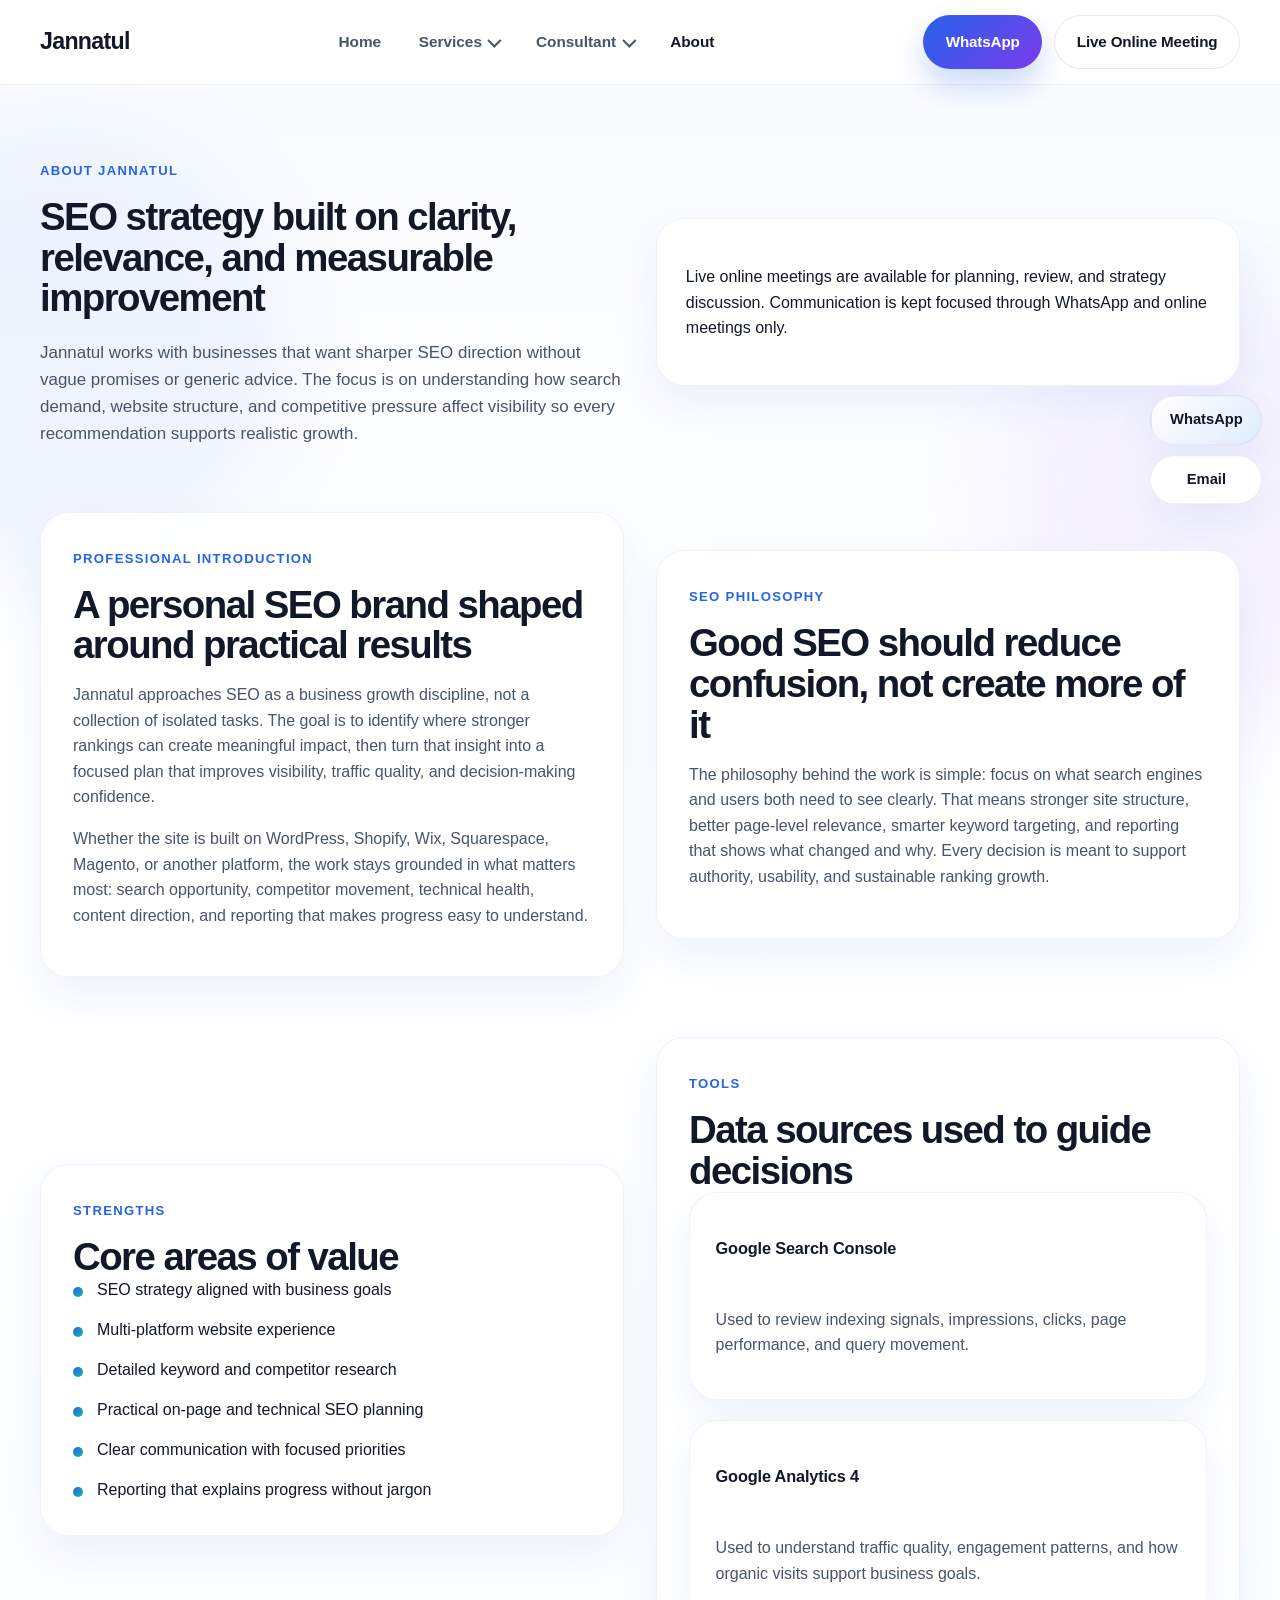
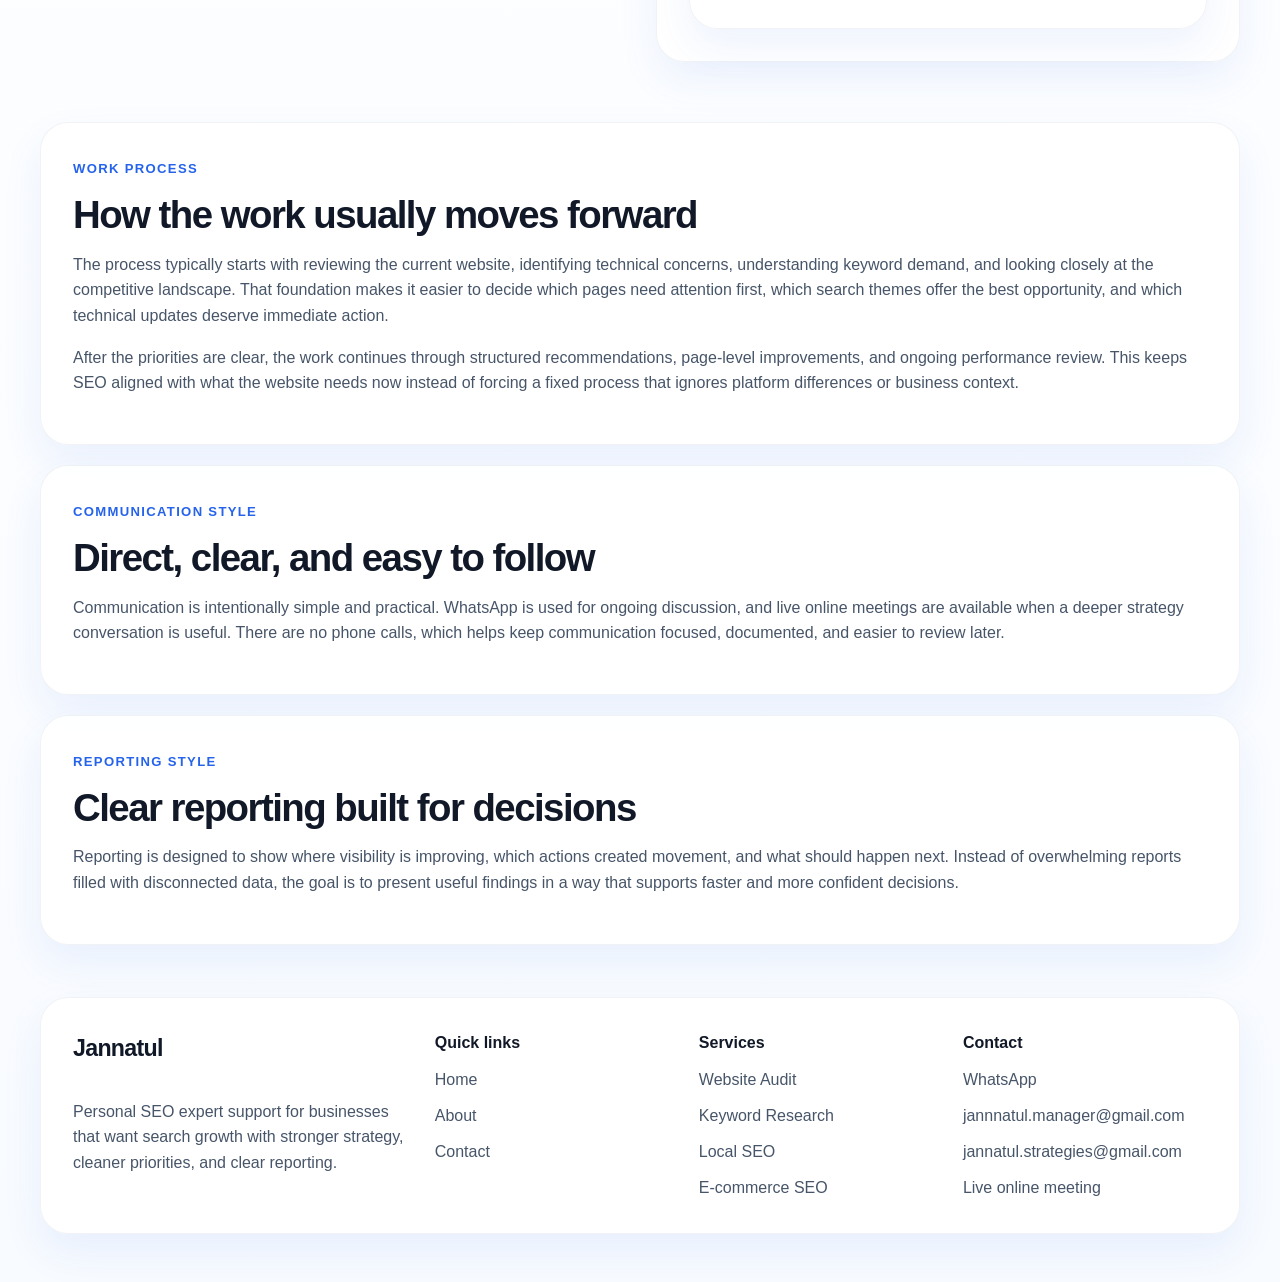
==== about.html @ a8328265 "Create about.html" ====
<!DOCTYPE html>
<html lang="en">
<head>
  <meta charset="UTF-8">
  <meta name="viewport" content="width=device-width, initial-scale=1.0">
  <title>About Jannatul | SEO Strategy, Reporting, and Search Growth</title>
  <meta name="description" content="Learn about Jannatul's SEO philosophy, strengths, tools, work process, communication style, and reporting approach.">
  <link rel="preconnect" href="https://fonts.googleapis.com">
  <link rel="preconnect" href="https://fonts.gstatic.com" crossorigin>
  <link rel="stylesheet" href="styles.css">
  <script type="module" src="script.js" defer></script>
</head>
<body class="site-shell interior-page-shell">
  <div class="page-aura page-aura-left"></div>
  <div class="page-aura page-aura-right"></div>

  <header class="site-header">
    <div class="container header-row">
      <a class="brand-mark" href="index.html" aria-label="Jannatul home">Jannatul</a>

      <button class="menu-toggle" type="button" aria-expanded="false" aria-controls="site-navigation">
        <span class="menu-toggle-line"></span>
        <span class="menu-toggle-line"></span>
        <span class="menu-toggle-line"></span>
        <span class="menu-toggle-label">Menu</span>
      </button>

      <nav class="site-navigation" id="site-navigation" aria-label="Primary navigation">
        <ul class="navigation-list">
          <li class="navigation-item"><a class="navigation-link" href="index.html">Home</a></li>
          <li class="navigation-item has-dropdown" data-dropdown>
            <button class="navigation-link dropdown-trigger" type="button" aria-expanded="false">Services</button>
            <div class="dropdown-panel dropdown-panel-services">
              <a class="dropdown-entry" href="contact.html?service=WordPress%20SEO"><span class="dropdown-entry-title">WordPress SEO</span><span class="dropdown-entry-copy">Improve technical structure and content visibility for WordPress sites.</span></a>
              <a class="dropdown-entry" href="contact.html?service=Shopify%20SEO"><span class="dropdown-entry-title">Shopify SEO</span><span class="dropdown-entry-copy">Strengthen category, product, and collection rankings for store growth.</span></a>
              <a class="dropdown-entry" href="contact.html?service=Squarespace%20SEO"><span class="dropdown-entry-title">Squarespace SEO</span><span class="dropdown-entry-copy">Refine page structure and content signals for cleaner search performance.</span></a>
              <a class="dropdown-entry" href="contact.html?service=Magento%20SEO"><span class="dropdown-entry-title">Magento SEO</span><span class="dropdown-entry-copy">Support large e-commerce catalogs with scalable optimization priorities.</span></a>
              <a class="dropdown-entry" href="contact.html?service=Wix%20SEO"><span class="dropdown-entry-title">Wix SEO</span><span class="dropdown-entry-copy">Align Wix site structure and content with search-driven growth goals.</span></a>
              <a class="dropdown-entry" href="contact.html?service=YouTube%20SEO"><span class="dropdown-entry-title">YouTube SEO</span><span class="dropdown-entry-copy">Improve video discovery with stronger targeting and metadata planning.</span></a>
              <a class="dropdown-entry" href="contact.html?service=Local%20SEO"><span class="dropdown-entry-title">Local SEO</span><span class="dropdown-entry-copy">Increase map visibility and local search reach for nearby customers.</span></a>
              <a class="dropdown-entry" href="contact.html?service=Keyword%20Research"><span class="dropdown-entry-title">Keyword Research</span><span class="dropdown-entry-copy">Find realistic search opportunities that match intent and business value.</span></a>
              <a class="dropdown-entry" href="contact.html?service=Website%20Audit"><span class="dropdown-entry-title">Website Audit</span><span class="dropdown-entry-copy">Spot the ranking blockers that are holding your site back today.</span></a>
              <a class="dropdown-entry" href="contact.html?service=Competitor%20Analysis"><span class="dropdown-entry-title">Competitor Analysis</span><span class="dropdown-entry-copy">See where competing websites win traffic and how to close the gap.</span></a>
              <a class="dropdown-entry" href="contact.html?service=On-Page%20SEO"><span class="dropdown-entry-title">On-Page SEO</span><span class="dropdown-entry-copy">Improve relevance, clarity, and ranking signals across key pages.</span></a>
              <a class="dropdown-entry" href="contact.html?service=Off-Page%20SEO"><span class="dropdown-entry-title">Off-Page SEO</span><span class="dropdown-entry-copy">Strengthen authority signals that support long-term search visibility.</span></a>
              <a class="dropdown-entry" href="contact.html?service=E-commerce%20SEO"><span class="dropdown-entry-title">E-commerce SEO</span><span class="dropdown-entry-copy">Build a search strategy around products, categories, and buying intent.</span></a>
            </div>
          </li>
          <li class="navigation-item has-dropdown" data-dropdown>
            <button class="navigation-link dropdown-trigger" type="button" aria-expanded="false">Consultant</button>
            <div class="dropdown-panel dropdown-panel-consultant">
              <a class="dropdown-entry" href="contact.html?service=WordPress%20SEO%20Consultant"><span class="dropdown-entry-title">WordPress SEO Consultant</span><span class="dropdown-entry-copy">Get platform-specific guidance for stronger rankings and cleaner execution.</span></a>
              <a class="dropdown-entry" href="contact.html?service=Wix%20SEO%20Consultant"><span class="dropdown-entry-title">Wix SEO Consultant</span><span class="dropdown-entry-copy">Translate search priorities into practical Wix updates without confusion.</span></a>
              <a class="dropdown-entry" href="contact.html?service=Shopify%20SEO%20Consultant"><span class="dropdown-entry-title">Shopify SEO Consultant</span><span class="dropdown-entry-copy">Focus store visibility on the pages and queries that drive sales.</span></a>
              <a class="dropdown-entry" href="contact.html?service=E-commerce%20SEO%20Consultant"><span class="dropdown-entry-title">E-commerce SEO Consultant</span><span class="dropdown-entry-copy">Shape a search plan that supports both revenue growth and reporting clarity.</span></a>
            </div>
          </li>
          <li class="navigation-item"><a class="navigation-link is-current" href="about.html">About</a></li>
        </ul>
      </nav>

      <div class="header-actions">
        <a class="button button-primary" href="https://wa.me/8801745912252" target="_blank" rel="noreferrer">WhatsApp</a>
        <a class="button button-secondary" href="contact.html?service=Live%20Online%20Meeting#contact-form">Live Online Meeting</a>
      </div>
    </div>
  </header>

  <main>
    <section class="page-hero">
      <div class="container page-hero-grid">
        <div>
          <span class="section-kicker">About Jannatul</span>
          <h1 class="page-title">SEO strategy built on clarity, relevance, and measurable improvement</h1>
          <p class="page-summary">Jannatul works with businesses that want sharper SEO direction without vague promises or generic advice. The focus is on understanding how search demand, website structure, and competitive pressure affect visibility so every recommendation supports realistic growth.</p>
        </div>
        <div class="page-highlight-panel">
          <p>Live online meetings are available for planning, review, and strategy discussion. Communication is kept focused through WhatsApp and online meetings only.</p>
        </div>
      </div>
    </section>

    <section class="section-block muted-section">
      <div class="container about-layout">
        <article class="about-panel">
          <span class="section-kicker">Professional introduction</span>
          <h2 class="section-title">A personal SEO brand shaped around practical results</h2>
          <p>Jannatul approaches SEO as a business growth discipline, not a collection of isolated tasks. The goal is to identify where stronger rankings can create meaningful impact, then turn that insight into a focused plan that improves visibility, traffic quality, and decision-making confidence.</p>
          <p>Whether the site is built on WordPress, Shopify, Wix, Squarespace, Magento, or another platform, the work stays grounded in what matters most: search opportunity, competitor movement, technical health, content direction, and reporting that makes progress easy to understand.</p>
        </article>

        <article class="about-panel">
          <span class="section-kicker">SEO philosophy</span>
          <h2 class="section-title">Good SEO should reduce confusion, not create more of it</h2>
          <p>The philosophy behind the work is simple: focus on what search engines and users both need to see clearly. That means stronger site structure, better page-level relevance, smarter keyword targeting, and reporting that shows what changed and why. Every decision is meant to support authority, usability, and sustainable ranking growth.</p>
        </article>
      </div>
    </section>

    <section class="section-block">
      <div class="container about-layout">
        <article class="about-panel">
          <span class="section-kicker">Strengths</span>
          <h2 class="section-title">Core areas of value</h2>
          <ul class="strength-list">
            <li>SEO strategy aligned with business goals</li>
            <li>Multi-platform website experience</li>
            <li>Detailed keyword and competitor research</li>
            <li>Practical on-page and technical SEO planning</li>
            <li>Clear communication with focused priorities</li>
            <li>Reporting that explains progress without jargon</li>
          </ul>
        </article>

        <article class="about-panel">
          <span class="section-kicker">Tools</span>
          <h2 class="section-title">Data sources used to guide decisions</h2>
          <div class="tool-card-grid">
            <div class="tool-card">
              <h3 class="tool-card-title">Google Search Console</h3>
              <p>Used to review indexing signals, impressions, clicks, page performance, and query movement.</p>
            </div>
            <div class="tool-card">
              <h3 class="tool-card-title">Google Analytics 4</h3>
              <p>Used to understand traffic quality, engagement patterns, and how organic visits support business goals.</p>
            </div>
          </div>
        </article>
      </div>
    </section>

    <section class="section-block muted-section">
      <div class="container prose-layout">
        <article class="prose-panel">
          <span class="section-kicker">Work process</span>
          <h2 class="section-title">How the work usually moves forward</h2>
          <p>The process typically starts with reviewing the current website, identifying technical concerns, understanding keyword demand, and looking closely at the competitive landscape. That foundation makes it easier to decide which pages need attention first, which search themes offer the best opportunity, and which technical updates deserve immediate action.</p>
          <p>After the priorities are clear, the work continues through structured recommendations, page-level improvements, and ongoing performance review. This keeps SEO aligned with what the website needs now instead of forcing a fixed process that ignores platform differences or business context.</p>
        </article>

        <article class="prose-panel">
          <span class="section-kicker">Communication style</span>
          <h2 class="section-title">Direct, clear, and easy to follow</h2>
          <p>Communication is intentionally simple and practical. WhatsApp is used for ongoing discussion, and live online meetings are available when a deeper strategy conversation is useful. There are no phone calls, which helps keep communication focused, documented, and easier to review later.</p>
        </article>

        <article class="prose-panel">
          <span class="section-kicker">Reporting style</span>
          <h2 class="section-title">Clear reporting built for decisions</h2>
          <p>Reporting is designed to show where visibility is improving, which actions created movement, and what should happen next. Instead of overwhelming reports filled with disconnected data, the goal is to present useful findings in a way that supports faster and more confident decisions.</p>
        </article>
      </div>
    </section>
  </main>

  <footer class="site-footer">
    <div class="container footer-grid">
      <div class="footer-column footer-intro">
        <a class="brand-mark footer-brand" href="index.html">Jannatul</a>
        <p>Personal SEO expert support for businesses that want search growth with stronger strategy, cleaner priorities, and clear reporting.</p>
      </div>
      <div class="footer-column">
        <h3 class="footer-title">Quick links</h3>
        <ul class="footer-list">
          <li><a href="index.html">Home</a></li>
          <li><a href="about.html">About</a></li>
          <li><a href="contact.html">Contact</a></li>
        </ul>
      </div>
      <div class="footer-column">
        <h3 class="footer-title">Services</h3>
        <ul class="footer-list">
          <li><a href="contact.html?service=Website%20Audit">Website Audit</a></li>
          <li><a href="contact.html?service=Keyword%20Research">Keyword Research</a></li>
          <li><a href="contact.html?service=Local%20SEO">Local SEO</a></li>
          <li><a href="contact.html?service=E-commerce%20SEO">E-commerce SEO</a></li>
        </ul>
      </div>
      <div class="footer-column">
        <h3 class="footer-title">Contact</h3>
        <ul class="footer-list">
          <li><a href="https://wa.me/8801745912252" target="_blank" rel="noreferrer">WhatsApp</a></li>
          <li><button class="copy-email-button" type="button" data-copy-email="jannnatul.manager@gmail.com">jannnatul.manager@gmail.com</button></li>
          <li><button class="copy-email-button" type="button" data-copy-email="jannatul.strategies@gmail.com">jannatul.strategies@gmail.com</button></li>
          <li><a href="contact.html?service=Live%20Online%20Meeting#contact-form">Live online meeting</a></li>
        </ul>
      </div>
    </div>
  </footer>

  <div class="floating-contact-bar">
    <a class="floating-contact-link whatsapp-pill" href="https://wa.me/8801745912252" target="_blank" rel="noreferrer">WhatsApp</a>
    <div class="floating-email-group" data-email-dropdown>
      <button class="floating-contact-link email-pill" type="button" aria-expanded="false">Email</button>
      <div class="floating-email-panel">
        <button class="copy-email-button floating-email-button" type="button" data-copy-email="jannnatul.manager@gmail.com">jannnatul.manager@gmail.com</button>
        <button class="copy-email-button floating-email-button" type="button" data-copy-email="jannatul.strategies@gmail.com">jannatul.strategies@gmail.com</button>
      </div>
    </div>
  </div>
</body>
</html>
---- styles.css ----
:root {
  color-scheme: light;
  --page-background: #f8fbff;
  --surface-background: rgba(255, 255, 255, 0.88);
  --surface-solid: #ffffff;
  --text-primary: #111827;
  --text-secondary: #475569;
  --border-soft: rgba(148, 163, 184, 0.2);
  --border-strong: rgba(37, 99, 235, 0.14);
  --shadow-soft: 0 20px 60px rgba(15, 23, 42, 0.08);
  --shadow-card: 0 18px 40px rgba(37, 99, 235, 0.08);
  --blue-primary: #2563eb;
  --purple-soft: #7c3aed;
  --teal-soft: #14b8a6;
  --green-soft: #22c55e;
  --orange-soft: #f97316;
  --radius-panel: 28px;
  --radius-pill: 999px;
  --container-width: 1200px;
}

* {
  box-sizing: border-box;
}

html {
  scroll-behavior: smooth;
}

body {
  margin: 0;
  background: linear-gradient(180deg, #f8fbff 0%, #ffffff 28%, #f8fbff 100%);
  color: var(--text-primary);
  font-family: Inter, Arial, sans-serif;
  line-height: 1.6;
}

a {
  color: inherit;
  text-decoration: none;
}

.copy-email-button {
  width: fit-content;
  padding: 0;
  border: 0;
  background: transparent;
  color: var(--text-secondary);
  text-align: left;
}

button,
input,
select,
textarea {
  font: inherit;
}

button {
  cursor: pointer;
}

img,
svg {
  display: block;
  max-width: 100%;
}

.site-shell {
  position: relative;
  overflow-x: clip;
}

.page-aura {
  position: fixed;
  z-index: -1;
  width: 28rem;
  height: 28rem;
  border-radius: 50%;
  filter: blur(48px);
  opacity: 0.5;
  pointer-events: none;
}

.page-aura-left {
  top: 8rem;
  left: -10rem;
  background: rgba(37, 99, 235, 0.12);
}

.page-aura-right {
  top: 18rem;
  right: -10rem;
  background: rgba(124, 58, 237, 0.11);
}

.container {
  width: min(calc(100% - 2rem), var(--container-width));
  margin: 0 auto;
}

.site-header {
  position: sticky;
  top: 0;
  z-index: 40;
  backdrop-filter: blur(18px);
  background: rgba(255, 255, 255, 0.92);
  border-bottom: 1px solid rgba(148, 163, 184, 0.16);
}

.header-row {
  display: grid;
  grid-template-columns: auto 1fr auto;
  align-items: center;
  gap: 1.5rem;
  min-height: 5.25rem;
}

.brand-mark {
  font-size: 1.45rem;
  font-weight: 700;
  letter-spacing: -0.03em;
  color: var(--text-primary);
}

.site-navigation {
  justify-self: center;
}

.navigation-list {
  display: flex;
  align-items: center;
  gap: 0.35rem;
  margin: 0;
  padding: 0;
  list-style: none;
}

.navigation-item {
  position: relative;
}

.navigation-link {
  display: inline-flex;
  align-items: center;
  justify-content: center;
  gap: 0.4rem;
  padding: 0.8rem 1rem;
  border: 0;
  background: transparent;
  color: var(--text-secondary);
  font-size: 0.96rem;
  font-weight: 600;
  transition: color 0.2s ease, background-color 0.2s ease;
}

.navigation-link:hover,
.navigation-link:focus-visible,
.navigation-link.is-current,
.navigation-item.is-open > .navigation-link {
  color: var(--text-primary);
}

.dropdown-trigger::after {
  content: "";
  width: 0.5rem;
  height: 0.5rem;
  border-right: 2px solid currentColor;
  border-bottom: 2px solid currentColor;
  transform: rotate(45deg) translateY(-0.12rem);
  transition: transform 0.2s ease;
}

.navigation-item.is-open .dropdown-trigger::after {
  transform: rotate(225deg) translateY(-0.02rem);
}

.dropdown-panel {
  position: absolute;
  top: calc(100% + 1rem);
  left: 50%;
  display: grid;
  gap: 0.75rem;
  width: min(44rem, calc(100vw - 2rem));
  padding: 1rem;
  border: 1px solid var(--border-soft);
  border-radius: 1.4rem;
  background: rgba(255, 255, 255, 0.98);
  box-shadow: var(--shadow-soft);
  opacity: 0;
  visibility: hidden;
  transform: translate(-50%, 0.6rem);
  transition: opacity 0.2s ease, transform 0.2s ease, visibility 0.2s ease;
}

.dropdown-panel-services {
  grid-template-columns: repeat(2, minmax(0, 1fr));
}

.dropdown-panel-consultant {
  grid-template-columns: repeat(2, minmax(0, 1fr));
}

.navigation-item:hover .dropdown-panel,
.navigation-item:focus-within .dropdown-panel,
.navigation-item.is-open .dropdown-panel {
  opacity: 1;
  visibility: visible;
  transform: translate(-50%, 0);
}

.dropdown-entry {
  display: grid;
  gap: 0.3rem;
  padding: 0.9rem 1rem;
  border-radius: 1rem;
  background: #f8fbff;
  border: 1px solid transparent;
  transition: border-color 0.2s ease, background-color 0.2s ease, transform 0.2s ease;
}

.dropdown-entry:hover,
.dropdown-entry:focus-visible {
  border-color: var(--border-strong);
  background: #ffffff;
  transform: translateY(-0.08rem);
}

.dropdown-entry-title,
.service-card-title,
.consultant-card-title,
.tool-card-title,
.footer-title,
.page-highlight-title {
  white-space: nowrap;
}

.dropdown-entry-title {
  font-size: 0.96rem;
  font-weight: 700;
  letter-spacing: -0.01em;
}

.dropdown-entry-copy {
  color: var(--text-secondary);
  font-size: 0.84rem;
  line-height: 1.45;
}

.header-actions,
.hero-actions,
.cta-actions,
.form-actions {
  display: flex;
  align-items: center;
  gap: 0.75rem;
  flex-wrap: wrap;
}

.button {
  display: inline-flex;
  align-items: center;
  justify-content: center;
  min-height: 3rem;
  padding: 0.85rem 1.35rem;
  border: 1px solid transparent;
  border-radius: var(--radius-pill);
  font-size: 0.95rem;
  font-weight: 700;
  letter-spacing: -0.01em;
  transition: transform 0.2s ease, box-shadow 0.2s ease, border-color 0.2s ease, background-color 0.2s ease;
}

.button:hover,
.button:focus-visible {
  transform: translateY(-0.08rem);
}

.button-primary {
  background: linear-gradient(135deg, var(--blue-primary), var(--purple-soft));
  color: #ffffff;
  box-shadow: 0 16px 30px rgba(37, 99, 235, 0.24);
}

.button-secondary {
  background: rgba(255, 255, 255, 0.9);
  color: var(--text-primary);
  border-color: rgba(148, 163, 184, 0.24);
}

.hero-section,
.page-hero {
  padding: 4.5rem 0 2rem;
}

.hero-grid,
.page-hero-grid,
.narrative-grid,
.contact-layout,
.about-layout {
  display: grid;
  grid-template-columns: repeat(2, minmax(0, 1fr));
  gap: 2rem;
  align-items: center;
}

.hero-copy,
.page-highlight-panel,
.capability-panel,
.prose-panel,
.about-panel,
.contact-panel,
.consultant-card,
.tool-card,
.cta-panel,
.service-card {
  border: 1px solid rgba(148, 163, 184, 0.14);
  border-radius: var(--radius-panel);
  background: var(--surface-background);
  backdrop-filter: blur(14px);
  box-shadow: var(--shadow-card);
}

.hero-copy {
  padding: 2rem 2rem 2.2rem;
}

.hero-visual {
  display: flex;
  justify-content: center;
  padding: 1rem;
}

.hero-illustration {
  width: min(100%, 38rem);
}

.section-kicker {
  display: inline-flex;
  align-items: center;
  gap: 0.35rem;
  margin-bottom: 1rem;
  color: var(--blue-primary);
  font-size: 0.82rem;
  font-weight: 700;
  letter-spacing: 0.1em;
  text-transform: uppercase;
}

.hero-title,
.section-title,
.page-title {
  margin: 0;
  font-weight: 800;
  letter-spacing: -0.04em;
  line-height: 1.06;
}

.hero-title {
  font-size: clamp(2.7rem, 4vw, 4.5rem);
}

.page-title,
.section-title {
  font-size: clamp(2rem, 3vw, 3.2rem);
}

.hero-summary,
.page-summary,
.section-intro,
.hero-note,
.footer-intro p,
.contact-panel p,
.about-panel p,
.prose-panel p,
.consultant-card p,
.tool-card p,
.cta-panel p {
  color: var(--text-secondary);
}

.hero-summary,
.page-summary {
  margin: 1.25rem 0 0;
  font-size: 1.06rem;
}

.hero-points,
.capability-list,
.strength-list,
.footer-list,
.contact-method-list {
  margin: 0;
  padding: 0;
  list-style: none;
}

.hero-points {
  display: grid;
  gap: 0.8rem;
  margin: 1.5rem 0;
}

.hero-points li,
.capability-list li,
.strength-list li {
  position: relative;
  padding-left: 1.5rem;
  color: var(--text-primary);
}

.hero-points li::before,
.capability-list li::before,
.strength-list li::before {
  content: "";
  position: absolute;
  top: 0.6rem;
  left: 0;
  width: 0.65rem;
  height: 0.65rem;
  border-radius: 50%;
  background: linear-gradient(135deg, var(--blue-primary), var(--teal-soft));
}

.hero-note {
  margin: 1rem 0 0;
  font-size: 0.95rem;
}

.section-block {
  padding: 2rem 0 1.75rem;
}

.muted-section {
  position: relative;
}

.section-header {
  display: grid;
  grid-template-columns: minmax(0, 1.4fr) minmax(0, 1fr);
  gap: 1.5rem;
  align-items: end;
  margin-bottom: 1.5rem;
}

.section-header-single {
  grid-template-columns: 1fr;
}

.carousel-shell {
  padding-bottom: 0.25rem;
}

.vertical-carousel {
  position: relative;
  height: 33rem;
  overflow: hidden;
  mask-image: linear-gradient(180deg, transparent 0%, #000000 10%, #000000 90%, transparent 100%);
}

.vertical-carousel-track {
  display: grid;
  gap: 1rem;
  animation: vertical-drift 36s linear infinite;
}

.vertical-carousel:hover .vertical-carousel-track {
  animation-play-state: paused;
}

.service-card {
  display: grid;
  gap: 0.5rem;
  padding: 1.15rem 1.2rem;
}

.service-card-title,
.consultant-card-title,
.tool-card-title,
.page-highlight-title {
  font-size: clamp(0.88rem, 1.8vw, 1.02rem);
  font-weight: 700;
  letter-spacing: -0.01em;
}

.service-card-copy,
.text-link,
.footer-list a,
.contact-method-list a,
.contact-method-list strong {
  color: var(--text-secondary);
}

.service-card-copy {
  font-size: 0.93rem;
}

.narrative-copy,
.capability-panel,
.prose-panel,
.about-panel,
.contact-panel {
  padding: 2rem;
}

.capability-list,
.strength-list {
  display: grid;
  gap: 0.9rem;
}

.consultant-grid,
.tool-card-grid,
.footer-grid {
  display: grid;
  gap: 1.25rem;
}

.consultant-grid {
  grid-template-columns: repeat(4, minmax(0, 1fr));
}

.consultant-card,
.tool-card {
  display: grid;
  gap: 0.85rem;
  padding: 1.6rem;
}

.text-link {
  font-weight: 700;
}

.text-link:hover,
.text-link:focus-visible,
.footer-list a:hover,
.footer-list a:focus-visible,
.contact-method-list a:hover,
.contact-method-list a:focus-visible,
.copy-email-button:hover,
.copy-email-button:focus-visible {
  color: var(--blue-primary);
}

.cta-section {
  padding-bottom: 3.25rem;
}

.cta-panel {
  display: grid;
  grid-template-columns: minmax(0, 1fr) auto;
  gap: 1.5rem;
  align-items: center;
  padding: 2rem;
}

.site-footer {
  padding: 0 0 3rem;
}

.footer-grid {
  grid-template-columns: 1.4fr repeat(3, minmax(0, 1fr));
  padding: 2rem;
  border: 1px solid rgba(148, 163, 184, 0.14);
  border-radius: var(--radius-panel);
  background: rgba(255, 255, 255, 0.94);
  box-shadow: var(--shadow-card);
}

.footer-column {
  display: grid;
  align-content: start;
  gap: 0.75rem;
}

.footer-brand {
  margin-bottom: 0.25rem;
}

.footer-title {
  margin: 0;
  font-size: 1rem;
}

.footer-list {
  display: grid;
  gap: 0.65rem;
}

.floating-contact-bar {
  position: fixed;
  top: 50%;
  right: 1.1rem;
  z-index: 35;
  display: grid;
  gap: 0.65rem;
  transform: translateY(-50%);
}

.floating-contact-link {
  display: inline-flex;
  align-items: center;
  justify-content: center;
  min-width: 7rem;
  min-height: 2.95rem;
  padding: 0.75rem 1rem;
  border: 1px solid rgba(148, 163, 184, 0.18);
  border-radius: var(--radius-pill);
  background: rgba(255, 255, 255, 0.96);
  box-shadow: var(--shadow-card);
  color: var(--text-primary);
  font-size: 0.92rem;
  font-weight: 700;
}

.whatsapp-pill {
  background: linear-gradient(135deg, #ffffff, rgba(219, 234, 254, 0.9));
}

.floating-email-group {
  position: relative;
}

.floating-email-panel {
  position: absolute;
  right: calc(100% + 0.75rem);
  top: 50%;
  display: grid;
  gap: 0.55rem;
  min-width: 16rem;
  padding: 0.85rem;
  border: 1px solid var(--border-soft);
  border-radius: 1rem;
  background: rgba(255, 255, 255, 0.98);
  box-shadow: var(--shadow-soft);
  opacity: 0;
  visibility: hidden;
  transform: translateY(-50%) translateX(0.5rem);
  transition: opacity 0.2s ease, transform 0.2s ease, visibility 0.2s ease;
}

.floating-email-group.is-open .floating-email-panel {
  opacity: 1;
  visibility: visible;
  transform: translateY(-50%) translateX(0);
}

.floating-email-button {
  width: 100%;
  padding: 0.7rem 0.85rem;
  border-radius: 0.8rem;
  background: #f8fbff;
  font-size: 0.88rem;
}

.floating-email-button:hover,
.floating-email-button:focus-visible {
  color: var(--blue-primary);
}

.page-highlight-panel,
.contact-support-panel {
  padding: 1.8rem;
}

.contact-method-list {
  display: grid;
  gap: 1rem;
}

.contact-method-list li {
  display: grid;
  gap: 0.2rem;
}

.contact-method-list span {
  color: var(--text-secondary);
  font-size: 0.82rem;
  font-weight: 700;
  letter-spacing: 0.08em;
  text-transform: uppercase;
}

.contact-hero-grid {
  align-items: start;
}

.form-grid {
  display: grid;
  grid-template-columns: repeat(2, minmax(0, 1fr));
  gap: 1rem;
}

.field-group {
  display: grid;
  gap: 0.55rem;
}

.field-group-full {
  grid-column: 1 / -1;
}

.field-label {
  font-size: 0.9rem;
  font-weight: 700;
}

.field-input {
  width: 100%;
  min-height: 3.35rem;
  padding: 0.95rem 1rem;
  border: 1px solid rgba(148, 163, 184, 0.22);
  border-radius: 1rem;
  background: #ffffff;
  color: var(--text-primary);
  transition: border-color 0.2s ease, box-shadow 0.2s ease;
}

.field-input:focus {
  outline: 0;
  border-color: rgba(37, 99, 235, 0.45);
  box-shadow: 0 0 0 0.25rem rgba(37, 99, 235, 0.12);
}

.field-textarea {
  min-height: 9rem;
  resize: vertical;
}

.form-feedback {
  min-height: 1.5rem;
  margin-top: 1rem;
  font-size: 0.94rem;
  font-weight: 600;
}

.form-feedback.is-success {
  color: #047857;
}

.form-feedback.is-error {
  color: #b91c1c;
}

.form-submit-button[disabled] {
  opacity: 0.7;
  cursor: wait;
}

.form-support-note {
  margin: 0;
  color: var(--text-secondary);
  font-size: 0.92rem;
}

.prose-layout {
  display: grid;
  gap: 1.25rem;
}

.interior-page-shell main {
  padding-bottom: 1.5rem;
}

.menu-toggle {
  display: none;
  align-items: center;
  gap: 0.4rem;
  justify-self: end;
  padding: 0.75rem 0.9rem;
  border: 1px solid rgba(148, 163, 184, 0.18);
  border-radius: var(--radius-pill);
  background: rgba(255, 255, 255, 0.92);
}

.menu-toggle-line {
  display: block;
  width: 1rem;
  height: 2px;
  border-radius: 999px;
  background: var(--text-primary);
}

.menu-toggle-label {
  font-size: 0.88rem;
  font-weight: 700;
}

@keyframes vertical-drift {
  from {
    transform: translateY(0);
  }

  to {
    transform: translateY(-50%);
  }
}

@media (max-width: 1200px) {
  .consultant-grid {
    grid-template-columns: repeat(2, minmax(0, 1fr));
  }

  .footer-grid {
    grid-template-columns: repeat(2, minmax(0, 1fr));
  }
}

@media (max-width: 960px) {
  .header-row {
    grid-template-columns: auto auto;
    gap: 1rem;
    padding: 0.95rem 0;
  }

  .menu-toggle {
    display: inline-flex;
  }

  .site-navigation {
    grid-column: 1 / -1;
    justify-self: stretch;
    display: none;
    padding: 0 0 1rem;
  }

  .site-navigation.is-open {
    display: block;
  }

  .navigation-list,
  .header-actions {
    align-items: stretch;
    flex-direction: column;
  }

  .navigation-list {
    gap: 0.75rem;
  }

  .navigation-link {
    width: 100%;
    justify-content: space-between;
    padding: 0.9rem 1rem;
    border-radius: 1rem;
    background: rgba(248, 251, 255, 0.9);
  }

  .dropdown-panel,
  .dropdown-panel-services,
  .dropdown-panel-consultant {
    position: static;
    left: auto;
    width: 100%;
    margin-top: 0.75rem;
    grid-template-columns: 1fr;
    padding: 0.75rem;
    opacity: 1;
    visibility: visible;
    transform: none;
    display: none;
    box-shadow: none;
  }

  .navigation-item.is-open .dropdown-panel {
    display: grid;
  }

  .navigation-item:hover .dropdown-panel,
  .navigation-item:focus-within .dropdown-panel {
    transform: none;
  }

  .hero-grid,
  .page-hero-grid,
  .narrative-grid,
  .contact-layout,
  .about-layout,
  .section-header,
  .cta-panel {
    grid-template-columns: 1fr;
  }

  .hero-section,
  .page-hero {
    padding-top: 2.75rem;
  }

  .hero-copy,
  .narrative-copy,
  .capability-panel,
  .prose-panel,
  .about-panel,
  .contact-panel,
  .page-highlight-panel,
  .contact-support-panel {
    padding: 1.5rem;
  }

  .floating-contact-bar {
    top: auto;
    right: 1rem;
    bottom: 1rem;
    transform: none;
    gap: 0.55rem;
  }

  .floating-contact-link {
    min-width: auto;
    min-height: 2.7rem;
    padding: 0.7rem 0.9rem;
    font-size: 0.86rem;
  }

  .floating-email-panel {
    top: auto;
    right: 0;
    bottom: calc(100% + 0.55rem);
    min-width: 13.5rem;
    transform: translateX(0) translateY(0.5rem);
  }

  .floating-email-group.is-open .floating-email-panel {
    transform: translateX(0) translateY(0);
  }
}

@media (max-width: 720px) {
  .container {
    width: min(calc(100% - 1.2rem), var(--container-width));
  }

  .hero-title {
    font-size: clamp(2.2rem, 9vw, 3.1rem);
  }

  .page-title,
  .section-title {
    font-size: clamp(1.7rem, 8vw, 2.4rem);
  }

  .form-grid,
  .consultant-grid,
  .footer-grid,
  .tool-card-grid {
    grid-template-columns: 1fr;
  }

  .vertical-carousel {
    height: 28rem;
  }

  .service-card,
  .consultant-card,
  .tool-card {
    padding: 1.25rem;
  }

  .service-card-title,
  .consultant-card-title,
  .dropdown-entry-title,
  .tool-card-title,
  .page-highlight-title {
    font-size: 0.88rem;
  }

  .dropdown-entry-title,
  .service-card-title,
  .consultant-card-title,
  .tool-card-title,
  .page-highlight-title,
  .footer-title {
    overflow: hidden;
    text-overflow: ellipsis;
  }
}
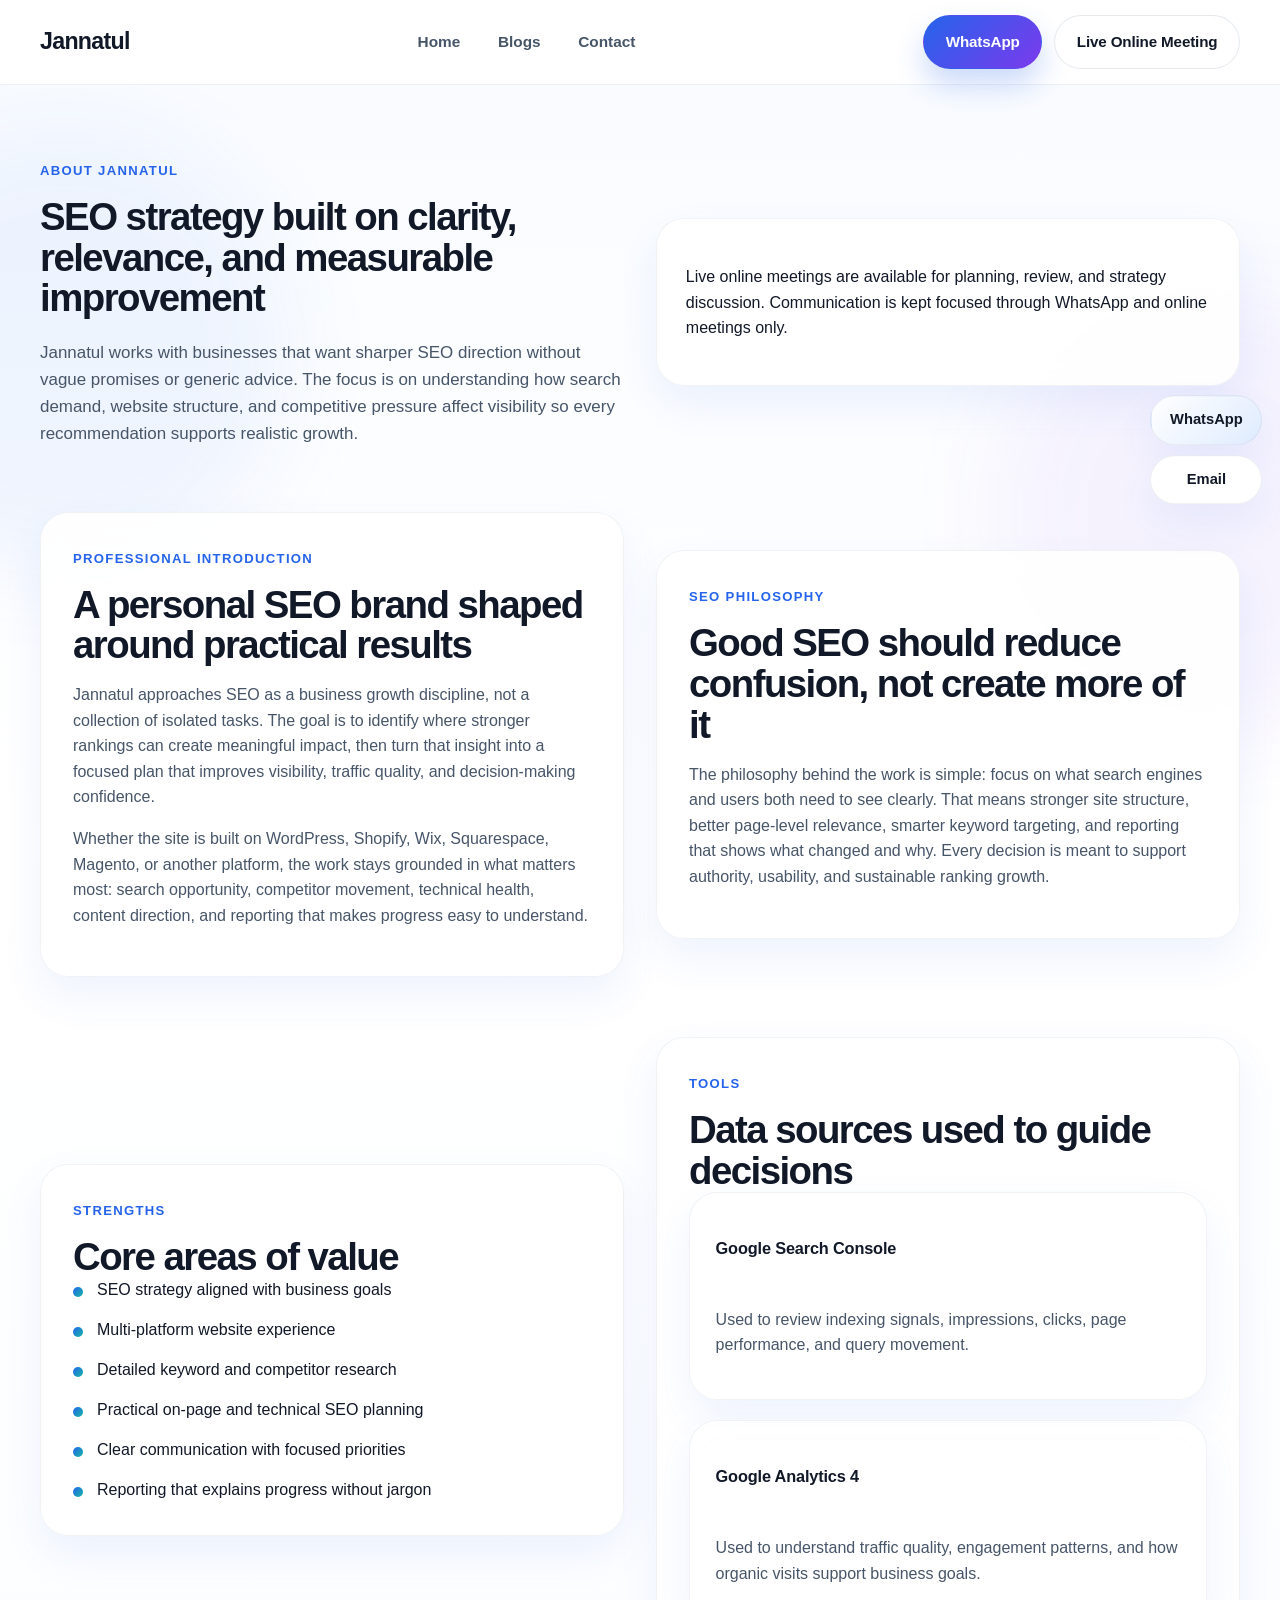
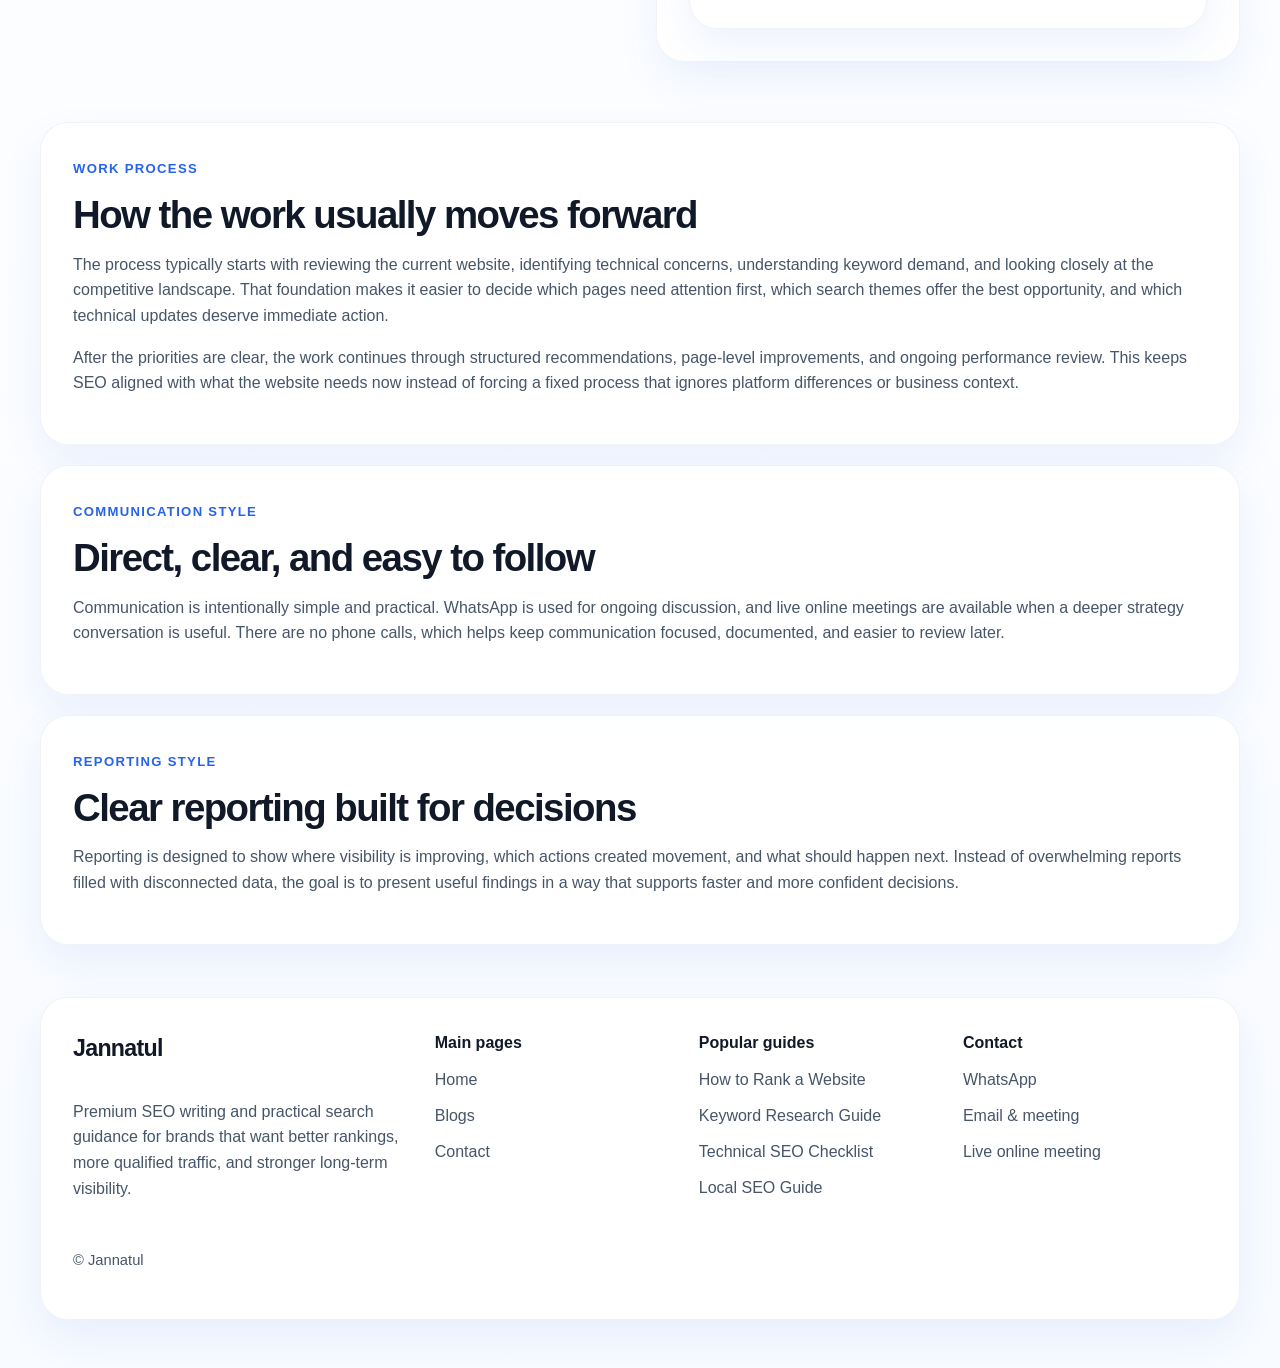
==== commit 8176b1fa: "Simplify navigation and update footer content" ====
--- a/about.html
+++ b/about.html
@@ -28,34 +28,8 @@
       <nav class="site-navigation" id="site-navigation" aria-label="Primary navigation">
         <ul class="navigation-list">
           <li class="navigation-item"><a class="navigation-link" href="index.html">Home</a></li>
-          <li class="navigation-item has-dropdown" data-dropdown>
-            <button class="navigation-link dropdown-trigger" type="button" aria-expanded="false">Services</button>
-            <div class="dropdown-panel dropdown-panel-services">
-              <a class="dropdown-entry" href="contact.html?service=WordPress%20SEO"><span class="dropdown-entry-title">WordPress SEO</span><span class="dropdown-entry-copy">Improve technical structure and content visibility for WordPress sites.</span></a>
-              <a class="dropdown-entry" href="contact.html?service=Shopify%20SEO"><span class="dropdown-entry-title">Shopify SEO</span><span class="dropdown-entry-copy">Strengthen category, product, and collection rankings for store growth.</span></a>
-              <a class="dropdown-entry" href="contact.html?service=Squarespace%20SEO"><span class="dropdown-entry-title">Squarespace SEO</span><span class="dropdown-entry-copy">Refine page structure and content signals for cleaner search performance.</span></a>
-              <a class="dropdown-entry" href="contact.html?service=Magento%20SEO"><span class="dropdown-entry-title">Magento SEO</span><span class="dropdown-entry-copy">Support large e-commerce catalogs with scalable optimization priorities.</span></a>
-              <a class="dropdown-entry" href="contact.html?service=Wix%20SEO"><span class="dropdown-entry-title">Wix SEO</span><span class="dropdown-entry-copy">Align Wix site structure and content with search-driven growth goals.</span></a>
-              <a class="dropdown-entry" href="contact.html?service=YouTube%20SEO"><span class="dropdown-entry-title">YouTube SEO</span><span class="dropdown-entry-copy">Improve video discovery with stronger targeting and metadata planning.</span></a>
-              <a class="dropdown-entry" href="contact.html?service=Local%20SEO"><span class="dropdown-entry-title">Local SEO</span><span class="dropdown-entry-copy">Increase map visibility and local search reach for nearby customers.</span></a>
-              <a class="dropdown-entry" href="contact.html?service=Keyword%20Research"><span class="dropdown-entry-title">Keyword Research</span><span class="dropdown-entry-copy">Find realistic search opportunities that match intent and business value.</span></a>
-              <a class="dropdown-entry" href="contact.html?service=Website%20Audit"><span class="dropdown-entry-title">Website Audit</span><span class="dropdown-entry-copy">Spot the ranking blockers that are holding your site back today.</span></a>
-              <a class="dropdown-entry" href="contact.html?service=Competitor%20Analysis"><span class="dropdown-entry-title">Competitor Analysis</span><span class="dropdown-entry-copy">See where competing websites win traffic and how to close the gap.</span></a>
-              <a class="dropdown-entry" href="contact.html?service=On-Page%20SEO"><span class="dropdown-entry-title">On-Page SEO</span><span class="dropdown-entry-copy">Improve relevance, clarity, and ranking signals across key pages.</span></a>
-              <a class="dropdown-entry" href="contact.html?service=Off-Page%20SEO"><span class="dropdown-entry-title">Off-Page SEO</span><span class="dropdown-entry-copy">Strengthen authority signals that support long-term search visibility.</span></a>
-              <a class="dropdown-entry" href="contact.html?service=E-commerce%20SEO"><span class="dropdown-entry-title">E-commerce SEO</span><span class="dropdown-entry-copy">Build a search strategy around products, categories, and buying intent.</span></a>
-            </div>
-          </li>
-          <li class="navigation-item has-dropdown" data-dropdown>
-            <button class="navigation-link dropdown-trigger" type="button" aria-expanded="false">Consultant</button>
-            <div class="dropdown-panel dropdown-panel-consultant">
-              <a class="dropdown-entry" href="contact.html?service=WordPress%20SEO%20Consultant"><span class="dropdown-entry-title">WordPress SEO Consultant</span><span class="dropdown-entry-copy">Get platform-specific guidance for stronger rankings and cleaner execution.</span></a>
-              <a class="dropdown-entry" href="contact.html?service=Wix%20SEO%20Consultant"><span class="dropdown-entry-title">Wix SEO Consultant</span><span class="dropdown-entry-copy">Translate search priorities into practical Wix updates without confusion.</span></a>
-              <a class="dropdown-entry" href="contact.html?service=Shopify%20SEO%20Consultant"><span class="dropdown-entry-title">Shopify SEO Consultant</span><span class="dropdown-entry-copy">Focus store visibility on the pages and queries that drive sales.</span></a>
-              <a class="dropdown-entry" href="contact.html?service=E-commerce%20SEO%20Consultant"><span class="dropdown-entry-title">E-commerce SEO Consultant</span><span class="dropdown-entry-copy">Shape a search plan that supports both revenue growth and reporting clarity.</span></a>
-            </div>
-          </li>
-          <li class="navigation-item"><a class="navigation-link is-current" href="about.html">About</a></li>
+          <li class="navigation-item"><a class="navigation-link" href="blogs/">Blogs</a></li>
+          <li class="navigation-item"><a class="navigation-link" href="contact.html">Contact</a></li>
         </ul>
       </nav>
 
@@ -157,31 +131,31 @@
     <div class="container footer-grid">
       <div class="footer-column footer-intro">
         <a class="brand-mark footer-brand" href="index.html">Jannatul</a>
-        <p>Personal SEO expert support for businesses that want search growth with stronger strategy, cleaner priorities, and clear reporting.</p>
+        <p>Premium SEO writing and practical search guidance for brands that want better rankings, more qualified traffic, and stronger long-term visibility.</p>
+        <p class="footer-copyright">© Jannatul</p>
       </div>
       <div class="footer-column">
-        <h3 class="footer-title">Quick links</h3>
+        <h3 class="footer-title">Main pages</h3>
         <ul class="footer-list">
           <li><a href="index.html">Home</a></li>
-          <li><a href="about.html">About</a></li>
+          <li><a href="blogs/">Blogs</a></li>
           <li><a href="contact.html">Contact</a></li>
         </ul>
       </div>
       <div class="footer-column">
-        <h3 class="footer-title">Services</h3>
+        <h3 class="footer-title">Popular guides</h3>
         <ul class="footer-list">
-          <li><a href="contact.html?service=Website%20Audit">Website Audit</a></li>
-          <li><a href="contact.html?service=Keyword%20Research">Keyword Research</a></li>
-          <li><a href="contact.html?service=Local%20SEO">Local SEO</a></li>
-          <li><a href="contact.html?service=E-commerce%20SEO">E-commerce SEO</a></li>
+          <li><a href="how-to-rank-website/">How to Rank a Website</a></li>
+          <li><a href="keyword-research-guide/">Keyword Research Guide</a></li>
+          <li><a href="technical-seo-checklist/">Technical SEO Checklist</a></li>
+          <li><a href="local-seo-guide/">Local SEO Guide</a></li>
         </ul>
       </div>
       <div class="footer-column">
         <h3 class="footer-title">Contact</h3>
         <ul class="footer-list">
           <li><a href="https://wa.me/8801745912252" target="_blank" rel="noreferrer">WhatsApp</a></li>
-          <li><button class="copy-email-button" type="button" data-copy-email="jannnatul.manager@gmail.com">jannnatul.manager@gmail.com</button></li>
-          <li><button class="copy-email-button" type="button" data-copy-email="jannatul.strategies@gmail.com">jannatul.strategies@gmail.com</button></li>
+          <li><a href="contact.html">Email & meeting</a></li>
           <li><a href="contact.html?service=Live%20Online%20Meeting#contact-form">Live online meeting</a></li>
         </ul>
       </div>
--- a/styles.css
+++ b/styles.css
@@ -554,6 +554,246 @@
   padding: 2rem;
 }
 
+.blog-hero {
+  padding: 4rem 0 1.5rem;
+}
+
+.blog-hero-panel,
+.article-hero-panel,
+.blog-intro-panel,
+.blog-sidebar-panel {
+  border: 1px solid rgba(148, 163, 184, 0.14);
+  border-radius: var(--radius-panel);
+  background: var(--surface-background);
+  backdrop-filter: blur(14px);
+  box-shadow: var(--shadow-card);
+}
+
+.blog-hero-panel,
+.blog-intro-panel {
+  padding: 2rem;
+}
+
+.blog-intro-panel {
+  display: grid;
+  gap: 1rem;
+  margin-top: 1.5rem;
+}
+
+.blog-feed,
+.blog-index-list,
+.related-reading-list,
+.faq-list {
+  display: grid;
+  gap: 1rem;
+}
+
+.blog-feed,
+.blog-index-list {
+  margin-top: 1.5rem;
+}
+
+.blog-preview-card,
+.blog-index-card {
+  display: grid;
+  gap: 0.85rem;
+  padding: 1.6rem;
+  border: 1px solid rgba(148, 163, 184, 0.14);
+  border-radius: var(--radius-panel);
+  background: var(--surface-background);
+  backdrop-filter: blur(14px);
+  box-shadow: var(--shadow-card);
+}
+
+.blog-preview-meta,
+.article-meta {
+  display: flex;
+  align-items: center;
+  gap: 0.6rem;
+  flex-wrap: wrap;
+  color: var(--text-secondary);
+  font-size: 0.88rem;
+}
+
+.blog-pill,
+.article-pill {
+  display: inline-flex;
+  align-items: center;
+  padding: 0.35rem 0.75rem;
+  border-radius: var(--radius-pill);
+  background: rgba(37, 99, 235, 0.08);
+  color: var(--blue-primary);
+  font-size: 0.78rem;
+  font-weight: 700;
+  letter-spacing: 0.04em;
+  text-transform: uppercase;
+}
+
+.blog-preview-title,
+.blog-index-title,
+.article-title {
+  margin: 0;
+  font-weight: 800;
+  letter-spacing: -0.04em;
+  line-height: 1.08;
+}
+
+.blog-preview-title,
+.blog-index-title {
+  font-size: clamp(1.35rem, 2vw, 2rem);
+}
+
+.article-title {
+  font-size: clamp(2.2rem, 4vw, 4rem);
+}
+
+.blog-preview-excerpt,
+.article-summary,
+.article-content p,
+.article-content li,
+.blog-intro-panel p,
+.blog-sidebar-panel p,
+.footer-copyright {
+  color: var(--text-secondary);
+}
+
+.blog-preview-actions,
+.article-actions,
+.related-reading-actions {
+  display: flex;
+  align-items: center;
+  gap: 0.75rem;
+  flex-wrap: wrap;
+}
+
+.blog-preview-actions {
+  margin-top: 0.25rem;
+}
+
+.blog-article-shell {
+  padding: 3rem 0 2rem;
+}
+
+.article-hero-panel {
+  padding: 2rem;
+}
+
+.article-layout {
+  display: grid;
+  grid-template-columns: minmax(0, 1.45fr) minmax(280px, 0.75fr);
+  gap: 1.5rem;
+  align-items: start;
+  margin-top: 1.5rem;
+}
+
+.article-content,
+.blog-sidebar-panel {
+  padding: 2rem;
+}
+
+.article-content {
+  display: grid;
+  gap: 1.2rem;
+  border: 1px solid rgba(148, 163, 184, 0.14);
+  border-radius: var(--radius-panel);
+  background: var(--surface-background);
+  backdrop-filter: blur(14px);
+  box-shadow: var(--shadow-card);
+}
+
+.article-section,
+.related-reading,
+.faq-item {
+  display: grid;
+  gap: 0.75rem;
+}
+
+.article-section h2,
+.article-section h3,
+.blog-sidebar-panel h2,
+.related-reading h2 {
+  margin: 0;
+  letter-spacing: -0.03em;
+}
+
+.article-section h2,
+.related-reading h2,
+.blog-sidebar-panel h2 {
+  font-size: clamp(1.5rem, 2.4vw, 2.2rem);
+}
+
+.article-section h3,
+.faq-item h3 {
+  font-size: 1.08rem;
+}
+
+.article-content p,
+.article-content ul,
+.article-content ol,
+.blog-sidebar-panel p,
+.blog-sidebar-panel li {
+  margin: 0;
+}
+
+.article-content ul,
+.article-content ol {
+  padding-left: 1.25rem;
+}
+
+.article-content a,
+.related-reading a,
+.blog-index-card a,
+.blog-preview-card a,
+.footer-copyright a {
+  color: var(--blue-primary);
+  font-weight: 700;
+}
+
+.related-reading-list {
+  margin: 0;
+  padding: 0;
+  list-style: none;
+}
+
+.related-reading-list li {
+  display: grid;
+}
+
+.related-reading-list a {
+  padding: 0.9rem 1rem;
+  border: 1px solid rgba(148, 163, 184, 0.14);
+  border-radius: 1rem;
+  background: rgba(248, 251, 255, 0.9);
+}
+
+.faq-item {
+  padding: 1rem 0;
+  border-top: 1px solid rgba(148, 163, 184, 0.14);
+}
+
+.faq-item:first-child {
+  border-top: 0;
+  padding-top: 0;
+}
+
+.blog-sidebar-panel {
+  display: grid;
+  gap: 1rem;
+  position: sticky;
+  top: 7rem;
+}
+
+.blog-sidebar-note {
+  padding: 1rem;
+  border-radius: 1rem;
+  background: rgba(37, 99, 235, 0.06);
+}
+
+.footer-copyright {
+  margin-top: 1.25rem;
+  font-size: 0.92rem;
+}
+
 .site-footer {
   padding: 0 0 3rem;
 }
@@ -877,8 +1117,13 @@
   .contact-layout,
   .about-layout,
   .section-header,
-  .cta-panel {
+  .cta-panel,
+  .article-layout {
     grid-template-columns: 1fr;
+  }
+
+  .blog-sidebar-panel {
+    position: static;
   }
 
   .hero-section,
@@ -952,7 +1197,14 @@
 
   .service-card,
   .consultant-card,
-  .tool-card {
+  .tool-card,
+  .blog-preview-card,
+  .blog-index-card,
+  .blog-hero-panel,
+  .blog-intro-panel,
+  .article-hero-panel,
+  .article-content,
+  .blog-sidebar-panel {
     padding: 1.25rem;
   }
 
